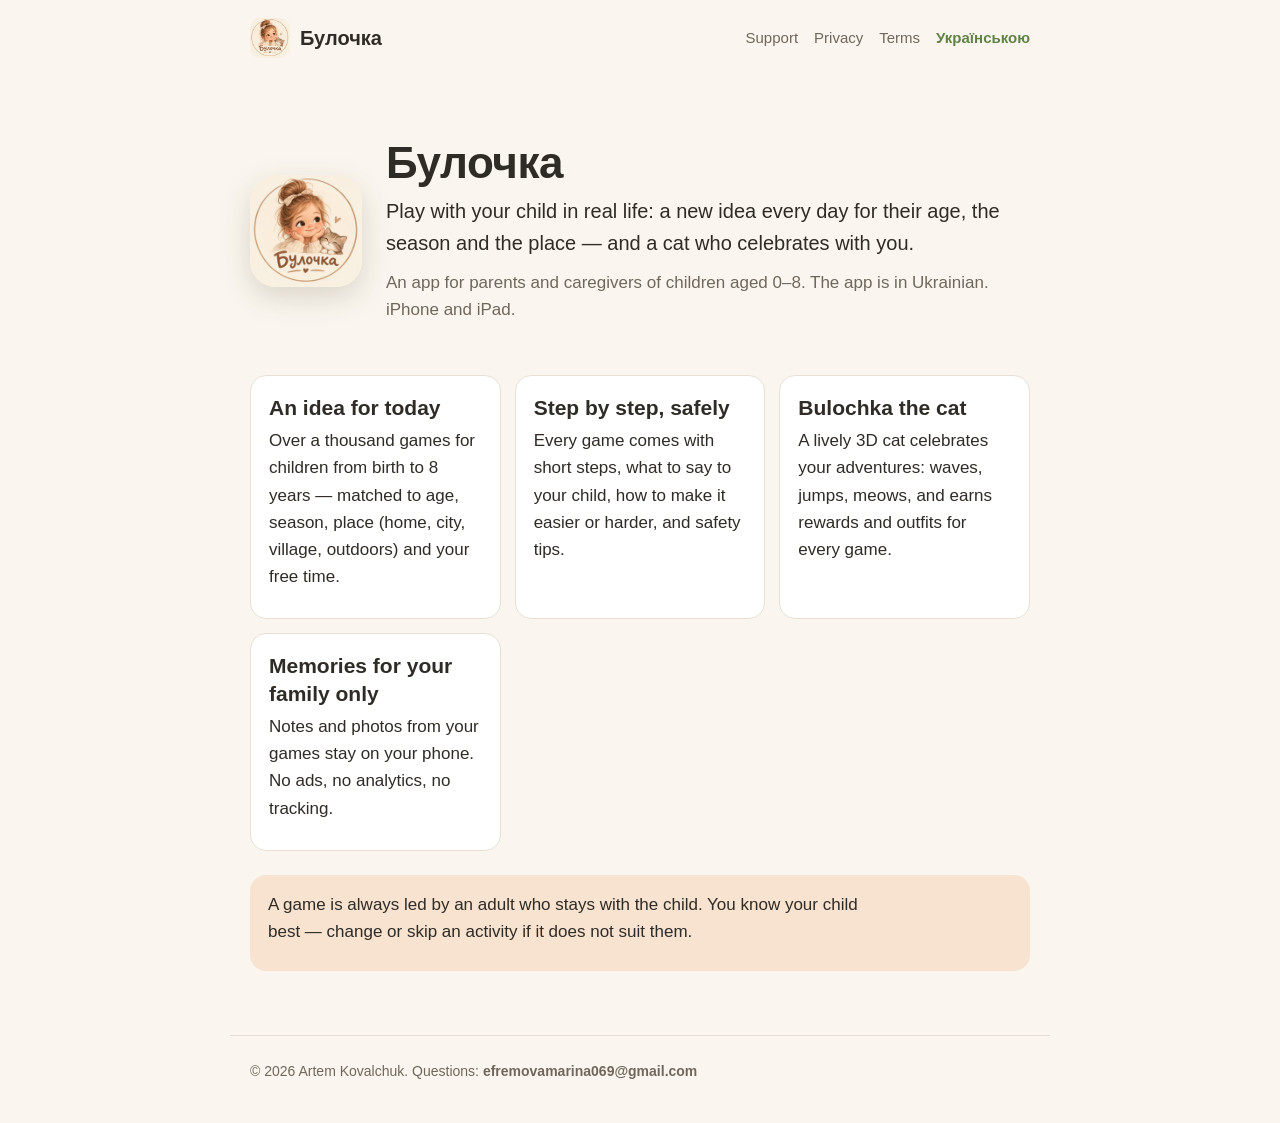
==== en/index.html @ c1ab3c10 "Сайт «Булочки»: політика конфіденційності, умови, підтримка (uk + en) Co-Authored-By: Claude Opus 5." ====
<!doctype html>
<html lang="en">
<head>
<meta charset="utf-8">
<meta name="viewport" content="width=device-width, initial-scale=1">
<title>Bulochka — play with your child</title>
<meta name="description" content="Play with your child in real life">
<link rel="icon" href="../icon.png">
<link rel="stylesheet" href="../style.css">
</head>
<body>
<header class="top">
  <a class="brand" href="../en/"><img src="../icon.png" alt="" width="40" height="40"><span>Булочка</span></a>
  <nav>
    <a href="../en/support/">Support</a>
    <a href="../en/privacy/">Privacy</a>
    <a href="../en/terms/">Terms</a>
    <a href="../" lang="uk" class="lang">Українською</a>
  </nav>
</header>
<main>
<section class="hero">
  <img src="../icon.png" alt="" width="112" height="112">
  <div>
    <h1>Булочка</h1>
    <p class="lead">Play with your child in real life: a new idea every day for their age, the season and the place — and a cat who celebrates with you.</p>
    <p class="muted">An app for parents and caregivers of children aged 0–8. The app is in Ukrainian. iPhone and iPad.</p>
  </div>
</section>
<section class="grid">
  <div class="feature"><h2>An idea for today</h2><p>Over a thousand games for children from birth to 8 years — matched to age, season, place (home, city, village, outdoors) and your free time.</p></div>
  <div class="feature"><h2>Step by step, safely</h2><p>Every game comes with short steps, what to say to your child, how to make it easier or harder, and safety tips.</p></div>
  <div class="feature"><h2>Bulochka the cat</h2><p>A lively 3D cat celebrates your adventures: waves, jumps, meows, and earns rewards and outfits for every game.</p></div>
  <div class="feature"><h2>Memories for your family only</h2><p>Notes and photos from your games stay on your phone. No ads, no analytics, no tracking.</p></div>
</section>
<section class="note">
  <p>A game is always led by an adult who stays with the child. You know your child best — change or skip an activity if it does not suit them.</p>
</section>
</main>
<footer>© 2026 Artem Kovalchuk. Questions: <span class="mail">efremovamarina069@gmail.com</span></footer>
</body>
</html>
---- style.css ----
/* Сайт «Булочки»: ті самі теплі кольори, що в застосунку; системні шрифти (CSP сайту не пускає сторонні). */
:root {
  --bg: #faf6ef;
  --card: #ffffff;
  --ink: #2f2b26;
  --muted: #6f675d;
  --line: #e8e0d3;
  --sage: #5f8247;
  --sage-light: #e3eed9;
  --peach: #f7e3cf;
  color-scheme: light;
}
@media (prefers-color-scheme: dark) {
  :root {
    --bg: #1c1a17;
    --card: #26231f;
    --ink: #eee8de;
    --muted: #a99f92;
    --line: #3a352e;
    --sage: #9cc07f;
    --sage-light: #2c3825;
    --peach: #3b2f24;
    color-scheme: dark;
  }
}
* { box-sizing: border-box; }
body {
  margin: 0;
  background: var(--bg);
  color: var(--ink);
  font: 17px/1.6 -apple-system, "SF Pro Text", "Segoe UI", Roboto, "Helvetica Neue", sans-serif;
}
.top, main, footer { max-width: 820px; margin: 0 auto; padding-left: max(20px, env(safe-area-inset-left)); padding-right: max(20px, env(safe-area-inset-right)); }
.top { display: flex; flex-wrap: wrap; align-items: center; justify-content: space-between; gap: 12px; padding-block: 18px; }
.brand { display: flex; align-items: center; gap: 10px; color: var(--ink); text-decoration: none; font-weight: 700; font-size: 20px; }
.brand img { border-radius: 10px; }
nav { display: flex; flex-wrap: wrap; gap: 6px 16px; font-size: 15px; }
nav a { color: var(--muted); text-decoration: none; }
nav a[aria-current="page"], nav a:hover { color: var(--sage); }
nav .lang { color: var(--sage); font-weight: 600; }
main { padding-block: 12px 48px; }
h1 { font-size: clamp(30px, 6vw, 44px); line-height: 1.15; margin: 8px 0 6px; letter-spacing: -0.01em; }
h2 { font-size: 21px; line-height: 1.3; margin: 0 0 6px; }
p { margin: 0 0 10px; max-width: 66ch; }
.muted { color: var(--muted); }
.lead { font-size: 20px; }
.hero { display: flex; flex-wrap: wrap; gap: 24px; align-items: center; padding-block: 24px; }
.hero img { border-radius: 26px; box-shadow: 0 10px 30px rgba(80, 60, 30, 0.18); }
.hero > div { flex: 1 1 320px; min-width: 0; }
.grid { display: grid; grid-template-columns: repeat(auto-fit, minmax(240px, 1fr)); gap: 14px; margin-block: 12px 24px; }
.feature { background: var(--card); border: 1px solid var(--line); border-radius: 16px; padding: 18px; }
.note, .key { background: var(--peach); border-radius: 16px; padding: 16px 18px; margin-block: 16px; }
section { margin-block: 18px; }
.key h2 { margin-top: 0; }
.contact { background: var(--sage-light); }
.mail { font-weight: 700; user-select: all; overflow-wrap: anywhere; }
.big { font-size: 22px; }
details { background: var(--card); border: 1px solid var(--line); border-radius: 12px; padding: 12px 16px; margin-block: 8px; }
summary { cursor: pointer; font-weight: 600; }
details p { margin-top: 8px; }
footer { padding-block: 24px 40px; color: var(--muted); font-size: 14px; border-top: 1px solid var(--line); }
a:focus-visible, summary:focus-visible { outline: 3px solid var(--sage); outline-offset: 2px; border-radius: 4px; }
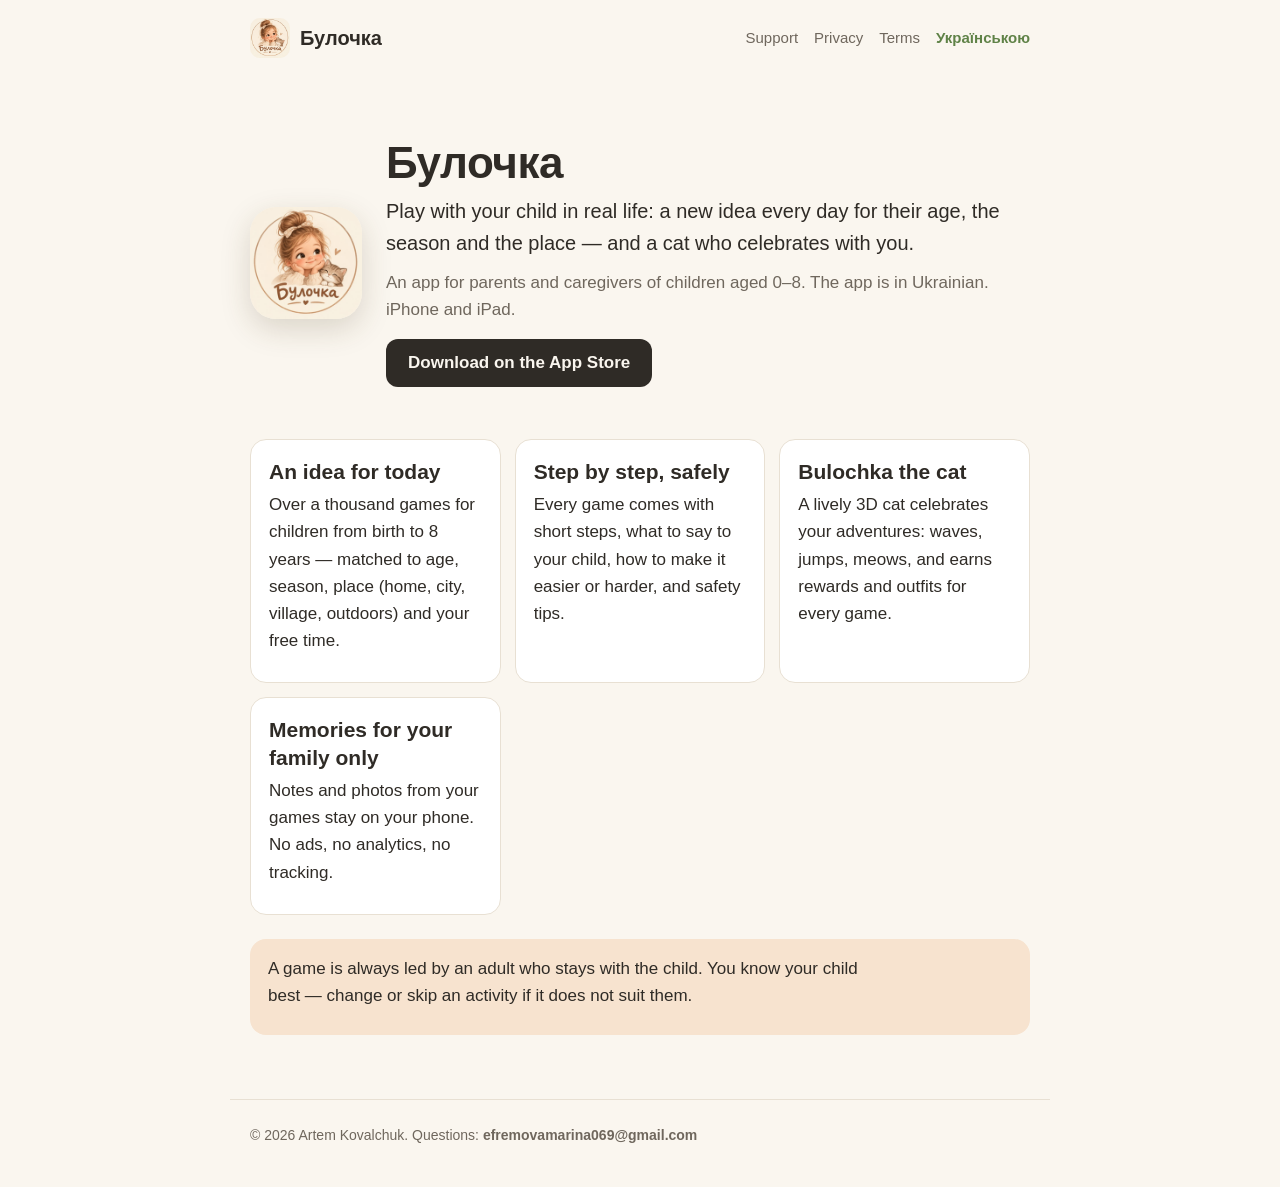
==== commit d0addb89: "Оновлення сайту «Булочки»" ====
--- a/en/index.html
+++ b/en/index.html
@@ -25,6 +25,7 @@
     <h1>Булочка</h1>
     <p class="lead">Play with your child in real life: a new idea every day for their age, the season and the place — and a cat who celebrates with you.</p>
     <p class="muted">An app for parents and caregivers of children aged 0–8. The app is in Ukrainian. iPhone and iPad.</p>
+    <p><a class="store" href="https://apps.apple.com/app/id6827044399">Download on the App Store</a></p>
   </div>
 </section>
 <section class="grid">
--- a/style.css
+++ b/style.css
@@ -43,6 +43,8 @@
 h2 { font-size: 21px; line-height: 1.3; margin: 0 0 6px; }
 p { margin: 0 0 10px; max-width: 66ch; }
 .muted { color: var(--muted); }
+.store { display: inline-flex; align-items: center; min-height: 48px; padding: 10px 22px; margin-top: 6px; border-radius: 12px; background: var(--ink); color: var(--bg); font-weight: 700; text-decoration: none; }
+.store:hover { opacity: 0.88; }
 .lead { font-size: 20px; }
 .hero { display: flex; flex-wrap: wrap; gap: 24px; align-items: center; padding-block: 24px; }
 .hero img { border-radius: 26px; box-shadow: 0 10px 30px rgba(80, 60, 30, 0.18); }
